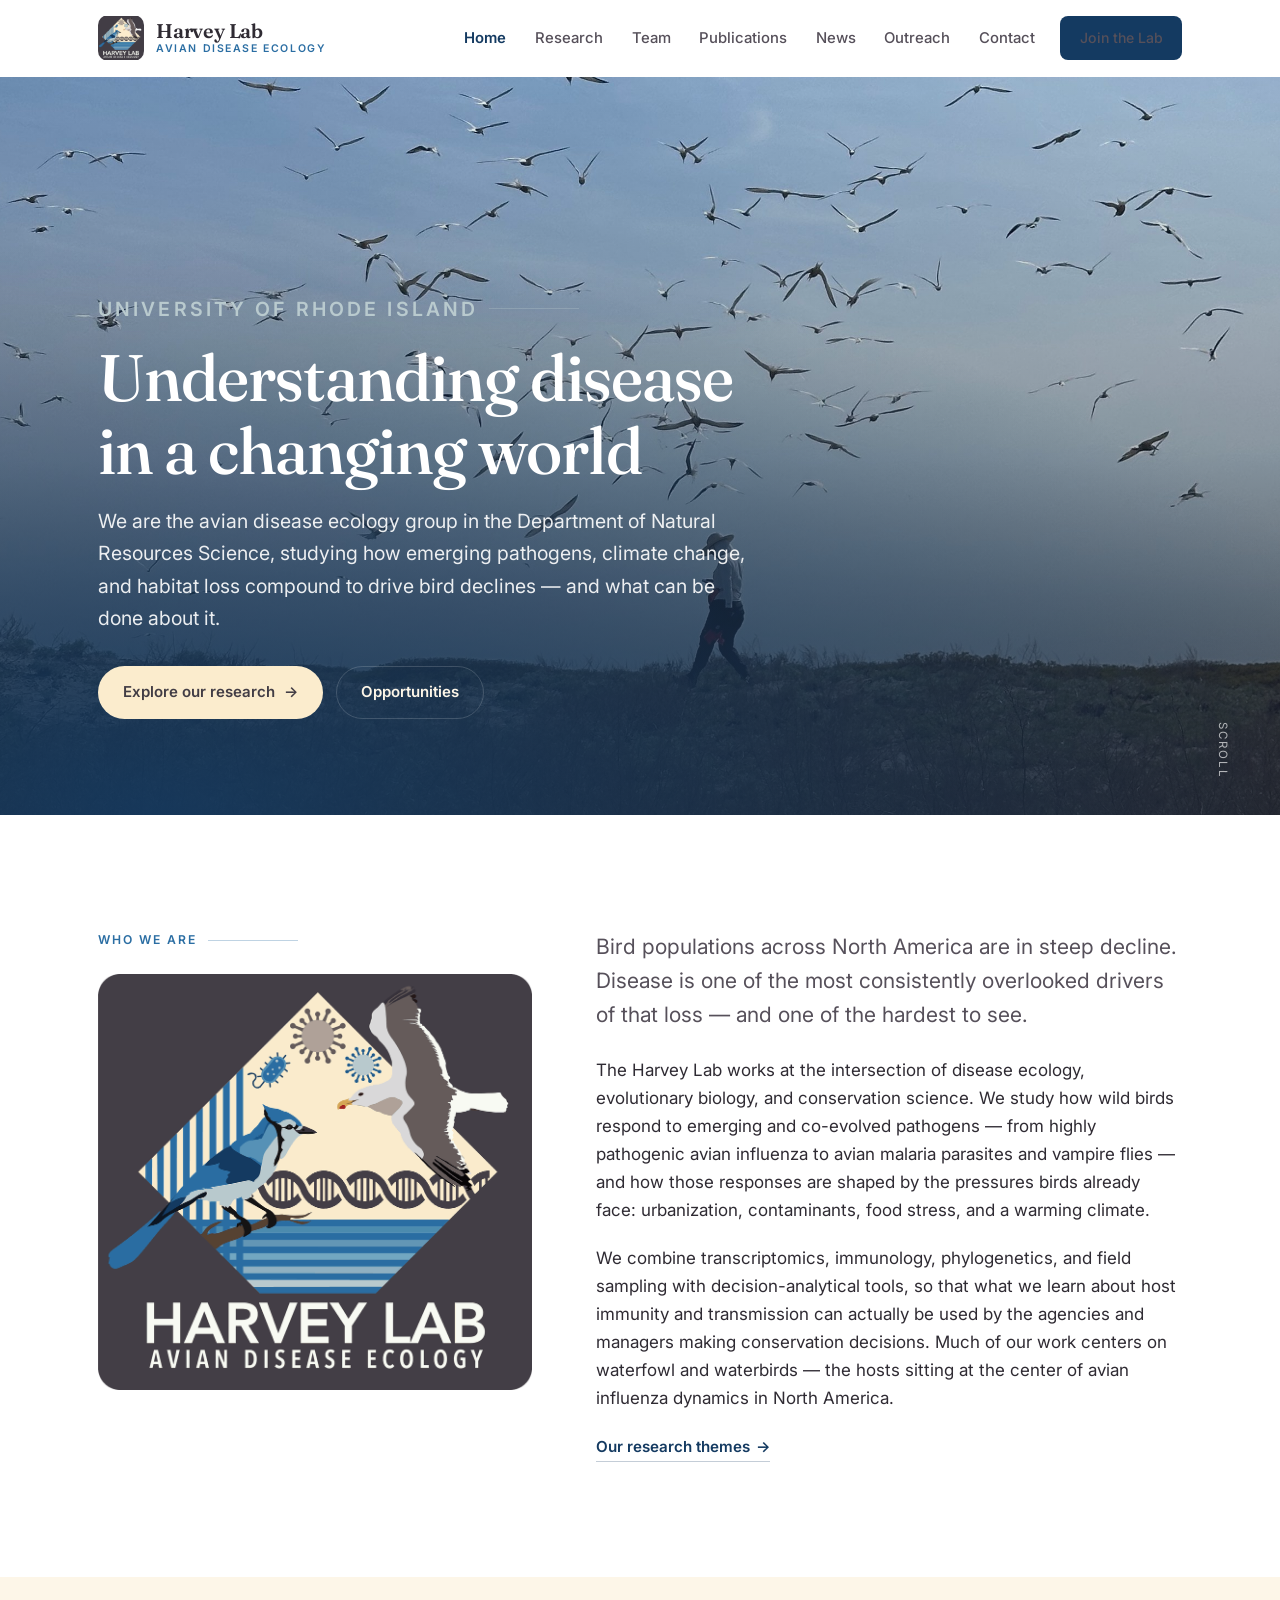
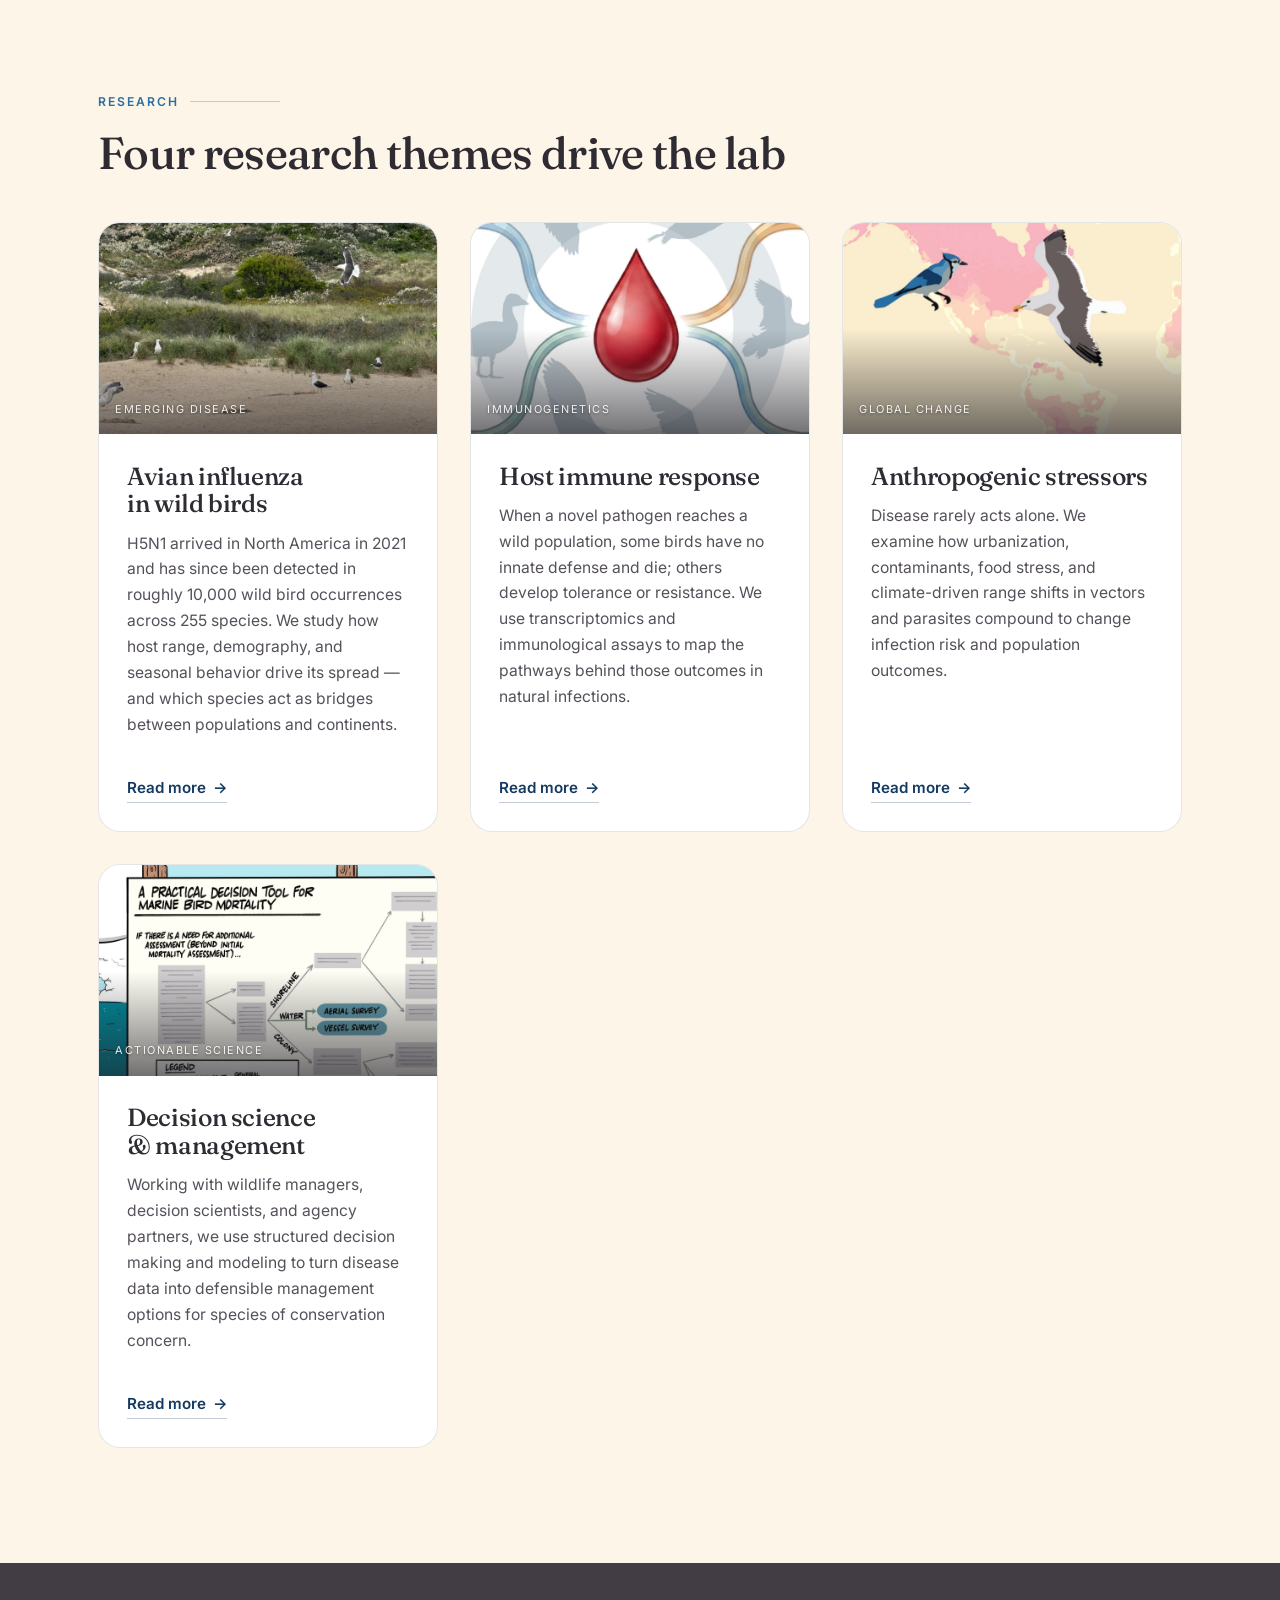
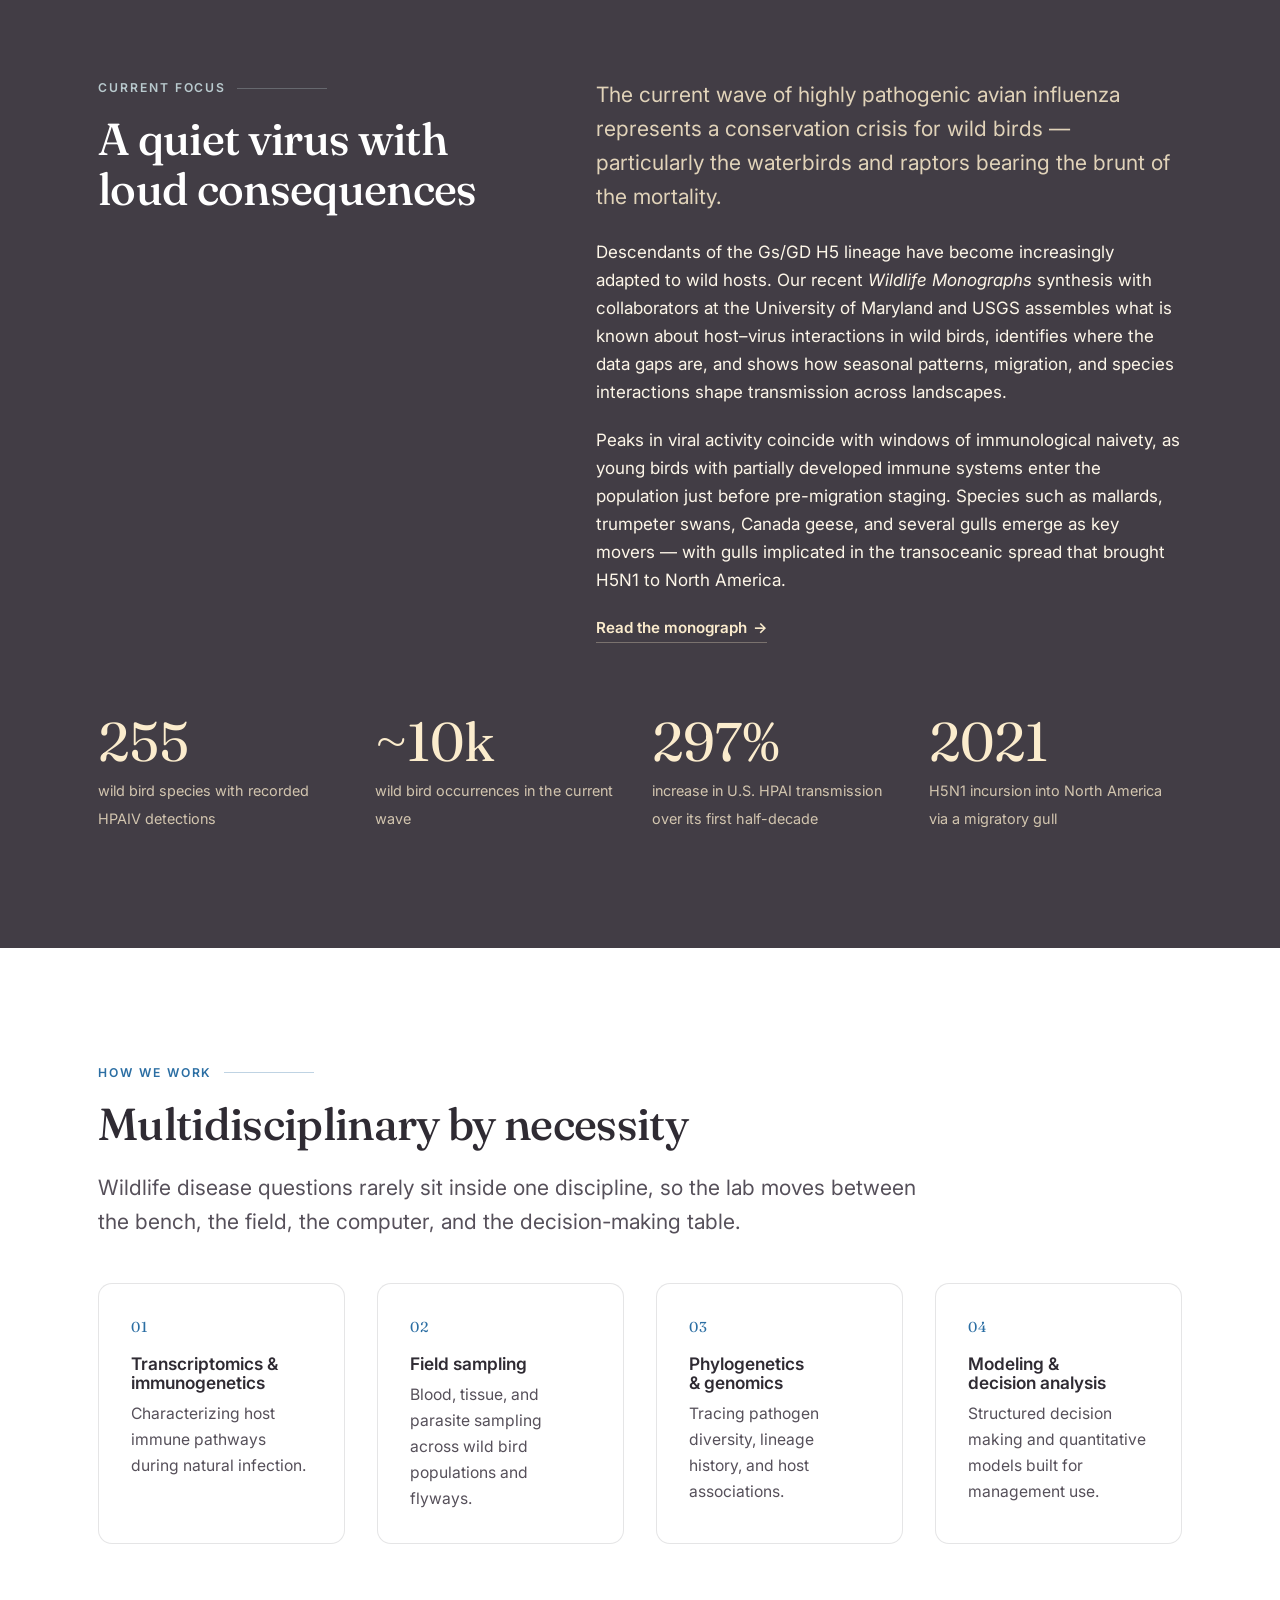
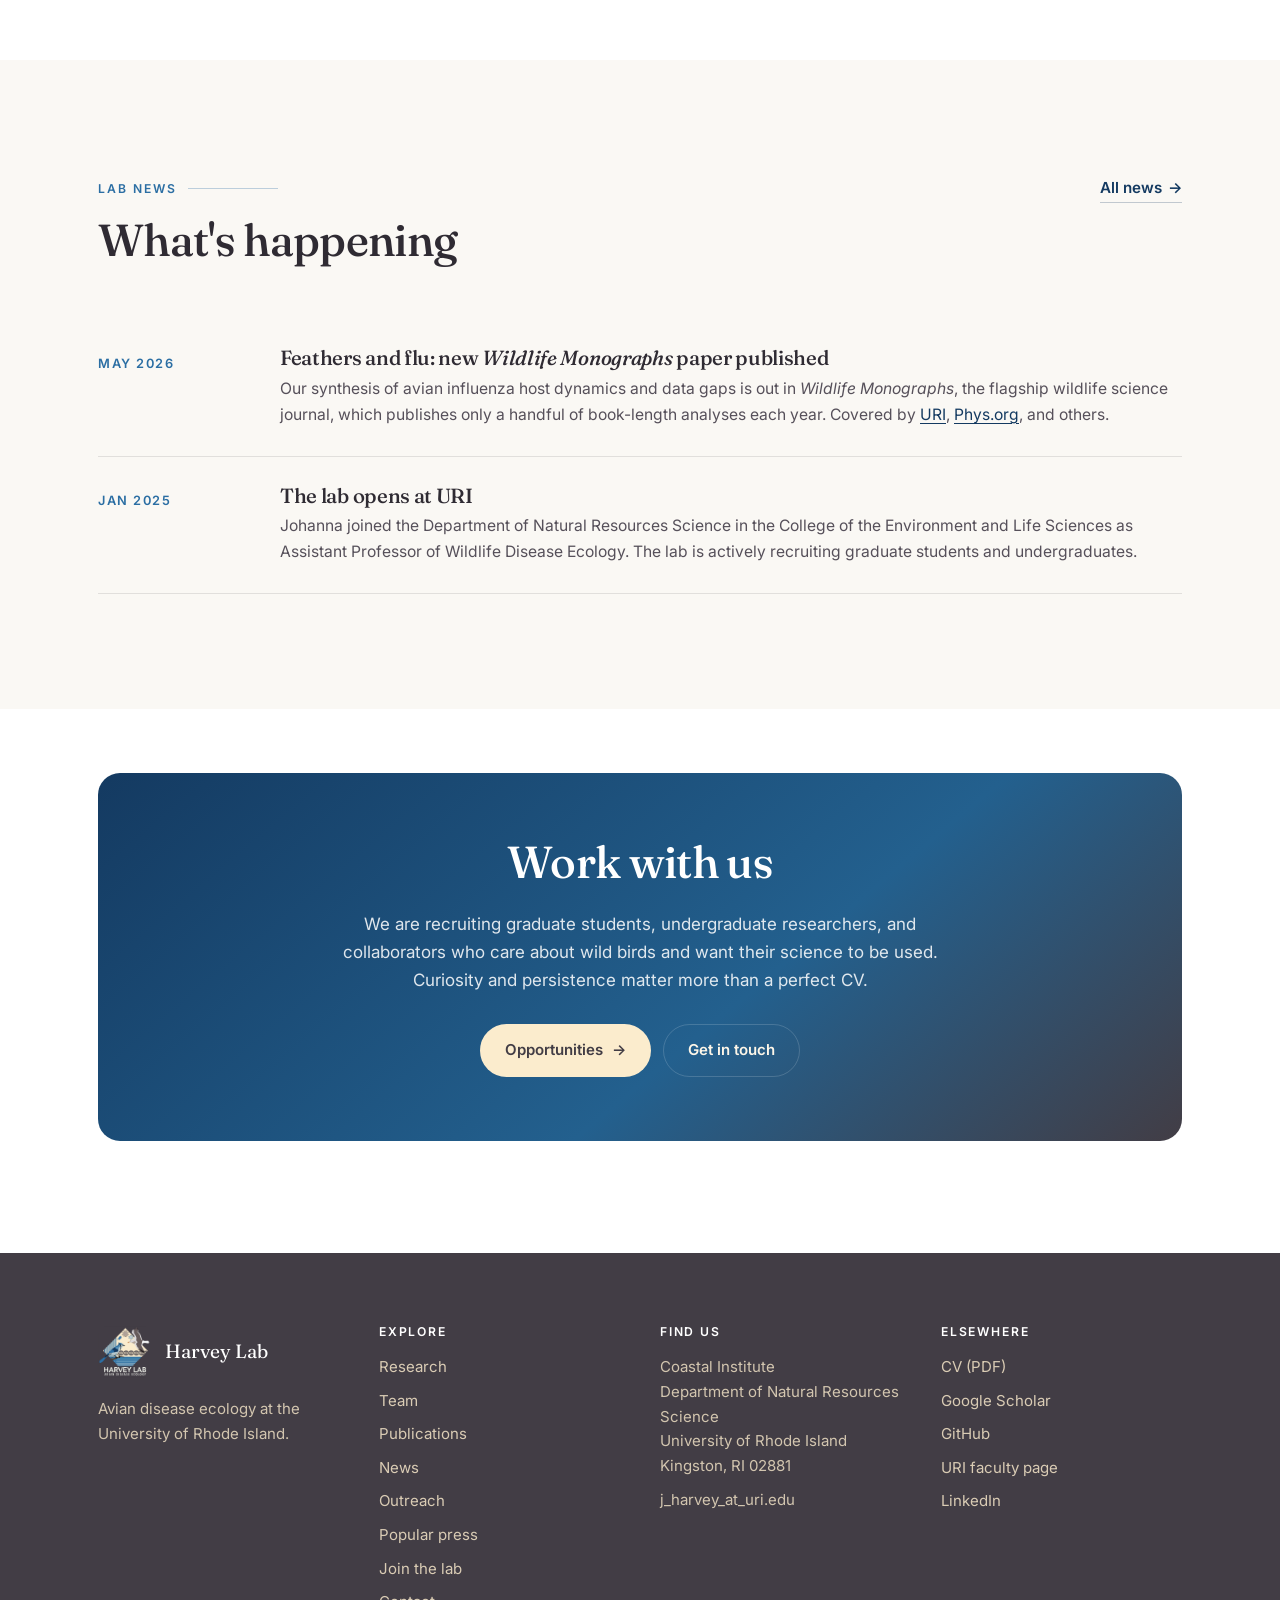
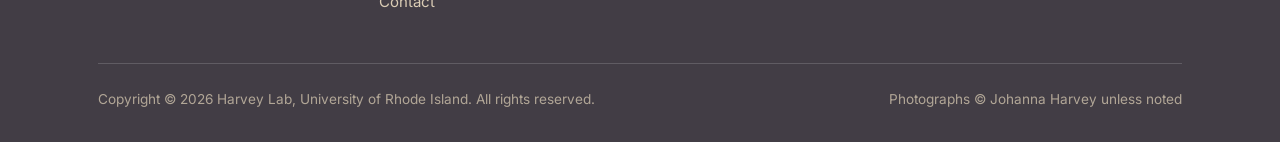
==== index.html @ 435032f9 "Add files via upload Initial site build" ====
<!DOCTYPE html>
<html lang="en">
<head>
<meta charset="utf-8">
<meta name="viewport" content="width=device-width, initial-scale=1">
<title>Harvey Lab — Avian Disease Ecology | University of Rhode Island</title>
<meta name="description" content="The Harvey Lab at the University of Rhode Island studies wildlife disease ecology, immunogenetics, and conservation science in wild birds — with a focus on highly pathogenic avian influenza in waterfowl and waterbirds.">
<meta property="og:title" content="Harvey Lab — Avian Disease Ecology">
<meta property="og:description" content="Wildlife disease ecology, immunogenetics, and actionable conservation science at the University of Rhode Island.">
<meta property="og:type" content="website">
<meta property="og:image" content="https://www.aviandiseaselab.com/assets/img/logo-512.png">
<link rel="canonical" href="https://www.aviandiseaselab.com/">
<meta property="og:url" content="https://www.aviandiseaselab.com/">
<meta property="og:site_name" content="Harvey Lab">
<meta name="twitter:card" content="summary_large_image">
<link rel="icon" href="assets/img/logo-512.png">
<link rel="preconnect" href="https://fonts.googleapis.com">
<link rel="preconnect" href="https://fonts.gstatic.com" crossorigin>
<link href="https://fonts.googleapis.com/css2?family=Fraunces:opsz,wght@9..144,400;9..144,500;9..144,600&family=Inter:wght@400;500;600&display=swap" rel="stylesheet">
<link rel="stylesheet" href="assets/css/site.css">
</head>
<body>
<a class="skip-link" href="#main">Skip to content</a>

<!-- ===== HEADER (identical on every page — edit all pages if you change it) ===== -->
<header class="site-header">
  <div class="wrap site-header__inner">
    <a class="brand" href="index.html">
      <img src="assets/img/logo-512.png" alt="Harvey Lab logo">
      <span class="brand__text">
        <span class="brand__name">Harvey Lab</span>
        <span class="brand__sub">Avian Disease Ecology</span>
      </span>
    </a>
    <button class="nav-toggle" type="button" aria-expanded="false" aria-controls="primary-nav" aria-label="Menu"><span></span></button>
    <nav class="nav" id="primary-nav" aria-label="Primary">
      <a href="index.html" class="is-active">Home</a>
      <a href="research.html">Research</a>
      <a href="team.html">Team</a>
      <a href="publications.html">Publications</a>
      <a href="news.html">News</a>
      <a href="outreach.html">Outreach</a>
      <a href="contact.html">Contact</a>
      <a href="join.html" class="btn btn--primary">Join the Lab</a>
    </nav>
  </div>
</header>

<main id="main">

  <!-- ===== HERO ===== -->
  <section class="hero">
    <div class="hero__media" aria-hidden="true"></div>
    <div class="wrap hero__inner">
      <p class="eyebrow" style="color:#b9cace">University of Rhode Island</p>
      <h1>
        <span class="hero__rotator" data-rotate='["Understanding disease in a changing world","Tracking bird flu across the flyways","Why some birds survive and others don&#39;t","Turning disease science into conservation action"]'>
          <span>Understanding disease in a changing world</span>
        </span>
      </h1>
      <p>We are the avian disease ecology group in the Department of Natural Resources Science, studying how emerging pathogens, climate change, and habitat loss compound to drive bird declines — and what can be done about it.</p>
      <div class="hero__actions">
        <a class="btn btn--light" href="research.html">Explore our research <span class="arrow">&rarr;</span></a>
        <a class="btn btn--outline-light" href="join.html">Opportunities</a>
      </div>
    </div>
    <a class="hero__scroll" href="#intro">Scroll</a>
  </section>

  <!-- ===== INTRO ===== -->
  <section class="section" id="intro">
    <div class="wrap">
      <div class="split split--mark">
        <div>
          <p class="eyebrow">Who we are</p>
          <img class="section-mark" src="assets/img/logo-900.png" width="900" height="863" loading="lazy"
               alt="Harvey Lab logo: a blue jay perched on a branch and a gull in flight flanking a DNA double helix, with virus and bacteria particles above.">
        </div>
        <div class="stack">
          <p class="lede">Bird populations across North America are in steep decline. Disease is one of the most consistently overlooked drivers of that loss — and one of the hardest to see.</p>
          <p>The Harvey Lab works at the intersection of disease ecology, evolutionary biology, and conservation science. We study how wild birds respond to emerging and co-evolved pathogens — from highly pathogenic avian influenza to avian malaria parasites and vampire flies — and how those responses are shaped by the pressures birds already face: urbanization, contaminants, food stress, and a warming climate.</p>
          <p>We combine transcriptomics, immunology, phylogenetics, and field sampling with decision-analytical tools, so that what we learn about host immunity and transmission can actually be used by the agencies and managers making conservation decisions. Much of our work centers on waterfowl and waterbirds — the hosts sitting at the center of avian influenza dynamics in North America.</p>
          <p><a class="link-arrow" href="research.html">Our research themes <span aria-hidden="true">&rarr;</span></a></p>
        </div>
      </div>
    </div>
  </section>

  <!-- ===== RESEARCH THEMES ===== -->
  <section class="section section--cream">
    <div class="wrap">
      <p class="eyebrow">Research</p>
      <h2 style="max-width:24ch">Four research themes drive the lab</h2>
      <div class="grid grid--2" style="margin-top:2.75rem">

        <article class="theme reveal">
          <div class="theme__img" style="background-image:url('assets/img/research-influenza.jpg')"><span>Emerging disease</span></div>
          <div class="theme__body">
            <h3>Avian influenza in wild birds</h3>
            <p>H5N1 arrived in North America in 2021 and has since been detected in roughly 10,000 wild bird occurrences across 255 species. We study how host range, demography, and seasonal behavior drive its spread — and which species act as bridges between populations and continents.</p>
            <a class="link-arrow" href="research.html#influenza">Read more <span aria-hidden="true">&rarr;</span></a>
          </div>
        </article>

        <article class="theme reveal">
          <div class="theme__img" style="background-image:url('assets/img/card-immune.jpg')"><span>Immunogenetics</span></div>
          <div class="theme__body">
            <h3>Host immune response</h3>
            <p>When a novel pathogen reaches a wild population, some birds have no innate defense and die; others develop tolerance or resistance. We use transcriptomics and immunological assays to map the pathways behind those outcomes in natural infections.</p>
            <a class="link-arrow" href="research.html#immunity">Read more <span aria-hidden="true">&rarr;</span></a>
          </div>
        </article>

        <article class="theme reveal">
          <div class="theme__img" style="background-image:url('assets/img/card-stressors.jpg')"><span>Global change</span></div>
          <div class="theme__body">
            <h3>Anthropogenic stressors</h3>
            <p>Disease rarely acts alone. We examine how urbanization, contaminants, food stress, and climate-driven range shifts in vectors and parasites compound to change infection risk and population outcomes.</p>
            <a class="link-arrow" href="research.html#stressors">Read more <span aria-hidden="true">&rarr;</span></a>
          </div>
        </article>

        <article class="theme reveal">
          <div class="theme__img" style="background-image:url('assets/img/card-decision.jpg')"><span>Actionable science</span></div>
          <div class="theme__body">
            <h3>Decision science &amp; management</h3>
            <p>Working with wildlife managers, decision scientists, and agency partners, we use structured decision making and modeling to turn disease data into defensible management options for species of conservation concern.</p>
            <a class="link-arrow" href="research.html#decision">Read more <span aria-hidden="true">&rarr;</span></a>
          </div>
        </article>

      </div>
    </div>
  </section>

  <!-- ===== CURRENT FOCUS ===== -->
  <section class="section section--dark">
    <div class="wrap">
      <div class="split">
        <div>
          <p class="eyebrow">Current focus</p>
          <h2>A quiet virus with loud consequences</h2>
        </div>
        <div class="stack">
          <p class="lede">The current wave of highly pathogenic avian influenza represents a conservation crisis for wild birds — particularly the waterbirds and raptors bearing the brunt of the mortality.</p>
          <p>Descendants of the Gs/GD H5 lineage have become increasingly adapted to wild hosts. Our recent <em>Wildlife Monographs</em> synthesis with collaborators at the University of Maryland and USGS assembles what is known about host–virus interactions in wild birds, identifies where the data gaps are, and shows how seasonal patterns, migration, and species interactions shape transmission across landscapes.</p>
          <p>Peaks in viral activity coincide with windows of immunological naivety, as young birds with partially developed immune systems enter the population just before pre-migration staging. Species such as mallards, trumpeter swans, Canada geese, and several gulls emerge as key movers — with gulls implicated in the transoceanic spread that brought H5N1 to North America.</p>
          <p><a class="link-arrow" style="color:#fbeccd;border-color:rgba(251,236,205,.3)" href="https://doi.org/10.1002/wmon.70015" target="_blank" rel="noopener">Read the monograph <span aria-hidden="true">&rarr;</span></a></p>
        </div>
      </div>

      <div class="stats" style="margin-top:clamp(3rem,6vw,4.5rem)">
        <div class="stat reveal"><span class="stat__num">255</span><span class="stat__label">wild bird species with recorded HPAIV detections</span></div>
        <div class="stat reveal"><span class="stat__num">~10k</span><span class="stat__label">wild bird occurrences in the current wave</span></div>
        <div class="stat reveal"><span class="stat__num">297%</span><span class="stat__label">increase in U.S. HPAI transmission over its first half-decade</span></div>
        <div class="stat reveal"><span class="stat__num">2021</span><span class="stat__label">H5N1 incursion into North America via a migratory gull</span></div>
      </div>
    </div>
  </section>

  <!-- ===== APPROACH ===== -->
  <section class="section">
    <div class="wrap">
      <p class="eyebrow">How we work</p>
      <h2 style="max-width:24ch">Multidisciplinary by necessity</h2>
      <p class="lede" style="max-width:65ch">Wildlife disease questions rarely sit inside one discipline, so the lab moves between the bench, the field, the computer, and the decision-making table.</p>
      <div class="grid grid--4" style="margin-top:2.75rem">
        <div class="card reveal"><span class="card__num">01</span><h4>Transcriptomics &amp; immunogenetics</h4><p>Characterizing host immune pathways during natural infection.</p></div>
        <div class="card reveal"><span class="card__num">02</span><h4>Field sampling</h4><p>Blood, tissue, and parasite sampling across wild bird populations and flyways.</p></div>
        <div class="card reveal"><span class="card__num">03</span><h4>Phylogenetics &amp; genomics</h4><p>Tracing pathogen diversity, lineage history, and host associations.</p></div>
        <div class="card reveal"><span class="card__num">04</span><h4>Modeling &amp; decision analysis</h4><p>Structured decision making and quantitative models built for management use.</p></div>
      </div>
    </div>
  </section>

  <!-- ===== NEWS PREVIEW ===== -->
  <section class="section section--paper">
    <div class="wrap">
      <div style="display:flex;flex-wrap:wrap;gap:1rem;align-items:baseline;justify-content:space-between">
        <div><p class="eyebrow">Lab news</p><h2>What's happening</h2></div>
        <a class="link-arrow" href="news.html">All news <span aria-hidden="true">&rarr;</span></a>
      </div>
      <div style="margin-top:2rem">
        <article class="news-item reveal">
          <div class="news-item__date">May 2026</div>
          <div>
            <h3>Feathers and flu: new <em>Wildlife Monographs</em> paper published</h3>
            <p>Our synthesis of avian influenza host dynamics and data gaps is out in <em>Wildlife Monographs</em>, the flagship wildlife science journal, which publishes only a handful of book-length analyses each year. Covered by <a href="https://www.uri.edu/news/2026/05/of-feathers-and-flu-identifying-data-gaps-in-bird-flu-host-dynamics-to-help-conserve-vulnerable-species/" target="_blank" rel="noopener">URI</a>, <a href="https://phys.org/news/2026-05-susceptibility-transmission-circulating-avian-influenza.html" target="_blank" rel="noopener">Phys.org</a>, and others.</p>
          </div>
        </article>
        <article class="news-item reveal">
          <div class="news-item__date">Jan 2025</div>
          <div>
            <h3>The lab opens at URI</h3>
            <p>Johanna joined the Department of Natural Resources Science in the College of the Environment and Life Sciences as Assistant Professor of Wildlife Disease Ecology. The lab is actively recruiting graduate students and undergraduates.</p>
          </div>
        </article>
      </div>
    </div>
  </section>

  <!-- ===== CTA ===== -->
  <section class="section--tight" style="padding-bottom:clamp(4rem,9vw,7rem)">
    <div class="wrap">
      <div class="cta reveal">
        <h2>Work with us</h2>
        <p>We are recruiting graduate students, undergraduate researchers, and collaborators who care about wild birds and want their science to be used. Curiosity and persistence matter more than a perfect CV.</p>
        <div class="cta__actions">
          <a class="btn btn--light" href="join.html">Opportunities <span class="arrow">&rarr;</span></a>
          <a class="btn btn--outline-light" href="contact.html">Get in touch</a>
        </div>
      </div>
    </div>
  </section>

</main>

<!-- ===== FOOTER (identical on every page) ===== -->
<footer class="site-footer">
  <div class="wrap">
    <div class="footer-grid">
      <div>
        <div class="footer-brand">
          <img src="assets/img/logo-512.png" alt="">
          <span>Harvey Lab</span>
        </div>
        <p style="font-size:.94rem;max-width:30ch">Avian disease ecology at the University of Rhode Island.</p>
      </div>
      <div>
        <h4>Explore</h4>
        <ul>
          <li><a href="research.html">Research</a></li>
          <li><a href="team.html">Team</a></li>
          <li><a href="publications.html">Publications</a></li>
          <li><a href="news.html">News</a></li>
          <li><a href="outreach.html">Outreach</a></li>
          <li><a href="press.html">Popular press</a></li>
          <li><a href="join.html">Join the lab</a></li>
          <li><a href="contact.html">Contact</a></li>
        </ul>
      </div>
      <div>
        <h4>Find us</h4>
        <ul>
          <li>Coastal Institute<br>Department of Natural Resources Science<br>University of Rhode Island<br>Kingston, RI 02881</li>
          <li><a class="email" data-u="j_harvey" data-d="uri.edu">j_harvey_at_uri.edu</a></li>
        </ul>
      </div>
      <div>
        <h4>Elsewhere</h4>
        <ul>
          <li><a href="assets/files/Harvey_CV.pdf">CV (PDF)</a></li>
          <li><a href="https://scholar.google.com/citations?user=3MKj6IIAAAAJ&amp;hl=en" target="_blank" rel="noopener">Google Scholar</a></li>
          <li><a href="https://github.com/JAHarvey" target="_blank" rel="noopener">GitHub</a></li>
          <li><a href="https://web.uri.edu/nrs/meet/johanna-harvey/" target="_blank" rel="noopener">URI faculty page</a></li>
          <li><a href="https://www.linkedin.com/in/johanna-harvey-0255771bb/" target="_blank" rel="noopener">LinkedIn</a></li>
        </ul>
      </div>
    </div>
    <div class="footer-bottom">
      <span>Copyright &copy; <span data-year>2026</span> Harvey Lab, University of Rhode Island. All rights reserved.</span>
      <span>Photographs &copy; Johanna Harvey unless noted</span>
    </div>
  </div>
</footer>

<script src="assets/js/site.js"></script>
</body>
</html>
---- assets/css/site.css ----
/* ============================================================
   Harvey Lab — Avian Disease Ecology
   Design system. Colors sampled from the lab logo.
   ============================================================ */

:root {
  /* Core palette (from logo) */
  --ink:        #2f2b33;   /* deepest text */
  --charcoal:   #423d45;   /* logo background plum-charcoal */
  --charcoal-2: #56505a;
  --cream:      #fbeccd;   /* logo diamond */
  --cream-soft: #fdf6e8;
  --blue:       #2b6ea3;   /* logo jay blue */
  --blue-deep:  #143a61;   /* logo dark stripe */
  --blue-soft:  #578eb1;
  --blue-pale:  #b9cace;
  --paper:      #ffffff;
  --paper-warm: #faf8f4;
  --line:       rgba(47, 43, 51, 0.12);
  --line-light: rgba(255, 255, 255, 0.16);

  /* Type */
  --font-display: "Fraunces", "Iowan Old Style", Georgia, serif;
  --font-body: "Inter", -apple-system, BlinkMacSystemFont, "Segoe UI", Helvetica, Arial, sans-serif;

  /* Layout */
  --wrap: 1180px;
  --wrap-narrow: 760px;
  --gutter: clamp(1.25rem, 4vw, 3rem);
  --radius: 14px;
  --radius-lg: 22px;

  /* Motion */
  --ease: cubic-bezier(0.16, 1, 0.3, 1);
}

/* ---------- Reset ---------- */
*, *::before, *::after { box-sizing: border-box; }
html { -webkit-text-size-adjust: 100%; scroll-behavior: smooth; scroll-padding-top: 90px; }
body {
  margin: 0;
  font-family: var(--font-body);
  font-size: 17px;
  line-height: 1.65;
  color: var(--ink);
  background: var(--paper);
  -webkit-font-smoothing: antialiased;
}
/* height:auto stops width/height attributes from stretching an image */
img { max-width: 100%; height: auto; display: block; }
a { color: var(--blue-deep); text-decoration-thickness: 1px; text-underline-offset: 3px; }
a:hover { color: var(--blue); }
h1, h2, h3, h4 {
  font-family: var(--font-display);
  font-weight: 500;
  line-height: 1.12;
  letter-spacing: -0.015em;
  margin: 0 0 0.5em;
  text-wrap: balance;
}
h1 { font-size: clamp(2.4rem, 5.6vw, 4.1rem); }
h2 { font-size: clamp(1.85rem, 3.6vw, 2.8rem); }
h3 { font-size: clamp(1.25rem, 2vw, 1.55rem); }
h4 { font-size: 1.08rem; font-family: var(--font-body); font-weight: 600; letter-spacing: 0; }
p  { margin: 0 0 1.15em; }
p:last-child { margin-bottom: 0; }

/* ---------- Utilities ---------- */
.wrap { width: 100%; max-width: var(--wrap); margin-inline: auto; padding-inline: var(--gutter); }
.wrap-narrow { max-width: var(--wrap-narrow); }
.section { padding-block: clamp(4rem, 9vw, 7.5rem); }
.section--tight { padding-block: clamp(2.75rem, 5vw, 4.25rem); }
.section--cream { background: var(--cream-soft); }
.section--paper { background: var(--paper-warm); }
.section--dark { background: var(--charcoal); color: var(--cream-soft); }
.section--dark h1, .section--dark h2, .section--dark h3 { color: #fff; }
.section--dark a { color: var(--cream); }

.eyebrow {
  font-family: var(--font-body);
  font-size: 0.76rem;
  font-weight: 600;
  letter-spacing: 0.16em;
  text-transform: uppercase;
  color: var(--blue);
  margin: 0 0 1rem;
  display: flex;
  align-items: center;
  gap: 0.7rem;
}
.eyebrow::after { content: ""; flex: 1; height: 1px; background: currentColor; opacity: 0.3; max-width: 90px; }
.section--dark .eyebrow { color: var(--blue-pale); }

/* Logo mark sitting in the empty left column of a .split section */
.section-mark {
  width: 100%;
  margin-top: 1.5rem;
}
/* gives the logo column more room than a standard .split */
@media (min-width: 900px) {
  .split--mark { grid-template-columns: 1.25fr 1fr; }
}
@media (max-width: 899px) {
  .section-mark { width: min(80%, 360px); margin-top: 1.5rem; }
}

.lede { font-size: clamp(1.1rem, 1.7vw, 1.32rem); line-height: 1.6; color: var(--charcoal-2); }
.section--dark .lede { color: rgba(251, 236, 205, 0.86); }
.muted { color: var(--charcoal-2); }
.center { text-align: center; }
.stack > * + * { margin-top: 1.15rem; }

.btn {
  display: inline-flex; align-items: center; gap: 0.55rem;
  font-family: var(--font-body); font-size: 0.94rem; font-weight: 600;
  padding: 0.82rem 1.5rem; border-radius: 999px;
  text-decoration: none; border: 1.5px solid transparent;
  transition: transform 0.25s var(--ease), background 0.25s, color 0.25s, border-color 0.25s;
}
.btn:hover { transform: translateY(-2px); }
.btn--primary { background: var(--blue-deep); color: #fff; }
.btn--primary:hover { background: var(--blue); color: #fff; }
.btn--ghost { border-color: var(--line); color: var(--ink); background: transparent; }
.btn--ghost:hover { border-color: var(--blue); color: var(--blue-deep); }
.btn--light { background: var(--cream); color: var(--charcoal); }
.btn--light:hover { background: #fff; color: var(--charcoal); }
.btn--outline-light { border-color: var(--line-light); color: var(--cream-soft); }
.btn--outline-light:hover { border-color: var(--cream); color: #fff; }
.btn .arrow { transition: transform 0.25s var(--ease); }
.btn:hover .arrow { transform: translateX(3px); }

.link-arrow {
  display: inline-flex; align-items: center; gap: 0.4rem;
  font-weight: 600; font-size: 0.95rem; text-decoration: none;
  color: var(--blue-deep); border-bottom: 1.5px solid rgba(20, 58, 97, 0.25);
  padding-bottom: 2px; transition: border-color 0.25s, gap 0.25s var(--ease);
}
.link-arrow:hover { border-color: var(--blue); gap: 0.65rem; }

/* ---------- Header ---------- */
.site-header {
  position: sticky; top: 0; z-index: 100;
  background: rgba(255, 255, 255, 0.86);
  backdrop-filter: saturate(160%) blur(14px);
  -webkit-backdrop-filter: saturate(160%) blur(14px);
  border-bottom: 1px solid transparent;
  transition: border-color 0.3s, box-shadow 0.3s;
}
.site-header.is-stuck { border-bottom-color: var(--line); box-shadow: 0 6px 26px -20px rgba(0,0,0,0.5); }
.site-header__inner {
  display: flex; align-items: center; justify-content: space-between;
  gap: 1.5rem; min-height: 76px;
}
.brand { display: flex; align-items: center; gap: 0.75rem; text-decoration: none; color: var(--ink); }
.brand img { width: 46px; height: 46px; border-radius: 10px; object-fit: contain; }
.brand__text { display: flex; flex-direction: column; line-height: 1.1; }
.brand__name { font-family: var(--font-display); font-size: 1.24rem; font-weight: 600; letter-spacing: -0.01em; }
.brand__sub { font-size: 0.66rem; letter-spacing: 0.15em; text-transform: uppercase; color: var(--blue); font-weight: 600; }

.nav { display: flex; align-items: center; gap: 0.35rem; }
.nav a {
  font-size: 0.93rem; font-weight: 500; text-decoration: none; color: var(--charcoal-2);
  padding: 0.5rem 0.72rem; border-radius: 8px; transition: color 0.2s, background 0.2s;
}
.nav a:hover { color: var(--ink); background: rgba(43, 110, 163, 0.08); }
.nav a.is-active { color: var(--blue-deep); font-weight: 600; }
.nav .btn { margin-left: 0.5rem; padding: 0.6rem 1.15rem; font-size: 0.88rem; }

.nav-toggle {
  display: none; background: none; border: 1px solid var(--line);
  width: 44px; height: 44px; border-radius: 10px; cursor: pointer;
  align-items: center; justify-content: center; padding: 0;
}
.nav-toggle span, .nav-toggle span::before, .nav-toggle span::after {
  content: ""; display: block; width: 19px; height: 1.8px; background: var(--ink);
  border-radius: 2px; transition: transform 0.3s var(--ease), opacity 0.2s;
}
.nav-toggle span::before { transform: translateY(-6px); }
.nav-toggle span::after  { transform: translateY(4.2px); }
.nav-toggle[aria-expanded="true"] span { background: transparent; }
.nav-toggle[aria-expanded="true"] span::before { transform: rotate(45deg); }
.nav-toggle[aria-expanded="true"] span::after  { transform: rotate(-45deg) translateY(0); }

@media (max-width: 940px) {
  .nav-toggle { display: inline-flex; }
  .nav {
    position: fixed; inset: 76px 0 auto 0;
    flex-direction: column; align-items: stretch; gap: 0;
    background: var(--paper); border-bottom: 1px solid var(--line);
    padding: 0.75rem var(--gutter) 1.5rem;
    transform: translateY(-8px); opacity: 0; pointer-events: none;
    transition: opacity 0.25s, transform 0.25s var(--ease);
    max-height: calc(100vh - 76px); overflow-y: auto;
  }
  .nav.is-open { opacity: 1; transform: none; pointer-events: auto; }
  .nav a { padding: 0.85rem 0.25rem; border-bottom: 1px solid var(--line); border-radius: 0; font-size: 1.02rem; }
  .nav .btn { margin: 1rem 0 0; justify-content: center; border-bottom: none; }
}

/* ---------- Hero ---------- */
.hero {
  position: relative; isolation: isolate;
  min-height: clamp(520px, 82vh, 780px);
  display: flex; align-items: flex-end;
  background: linear-gradient(150deg, var(--blue-deep) 0%, #1d5583 42%, var(--charcoal) 100%);
  color: #fff; overflow: hidden;
}
/* Drop a photo at assets/img/hero.jpg and it becomes the background automatically. */
.hero__media {
  position: absolute; inset: 0; z-index: -2;
  background-image: url("../img/hero.jpg");
  background-size: cover; background-position: center 45%;
}
.hero::after {
  content: ""; position: absolute; inset: 0; z-index: -1;
  background:
    radial-gradient(125% 95% at 12% 100%, rgba(20, 58, 97, 0.88) 0%, rgba(20, 58, 97, 0.30) 58%, transparent 82%),
    linear-gradient(to top, rgba(35, 32, 38, 0.86) 0%, rgba(35, 32, 38, 0.30) 48%, rgba(35, 32, 38, 0.06) 100%);
}
.hero__inner { padding-block: clamp(3rem, 8vw, 6rem); width: 100%; }
.hero h1 { color: #fff; max-width: 16ch; margin-bottom: 1.1rem; }
.hero__rotator {
  display: block; min-height: 1.15em;
}
.hero__rotator span {
  display: inline-block;
  animation: heroIn 0.7s var(--ease) both;
}
@keyframes heroIn { from { opacity: 0; transform: translateY(0.35em); } to { opacity: 1; transform: none; } }
.hero p { color: rgba(255,255,255,0.9); max-width: 54ch; font-size: clamp(1.05rem, 1.6vw, 1.22rem); }
.hero__actions { display: flex; flex-wrap: wrap; gap: 0.8rem; margin-top: 2rem; }
.hero__scroll {
  position: absolute; right: var(--gutter); bottom: 2.2rem;
  font-size: 0.72rem; letter-spacing: 0.18em; text-transform: uppercase;
  color: rgba(255,255,255,0.65); writing-mode: vertical-rl; text-decoration: none;
}
@media (max-width: 700px) { .hero__scroll { display: none; } }

/* Page header (interior pages) */
.page-head {
  background: linear-gradient(160deg, var(--charcoal) 0%, #35313a 55%, var(--blue-deep) 140%);
  color: #fff; padding-block: clamp(3.5rem, 8vw, 6rem);
  position: relative; overflow: hidden;
}
.page-head::before {
  content: ""; position: absolute; right: -8%; top: -40%;
  width: 46vw; height: 46vw; border-radius: 50%;
  background: radial-gradient(circle, rgba(43,110,163,0.45) 0%, transparent 68%);
}
.page-head__inner { position: relative; }
.page-head h1 { color: #fff; margin-bottom: 0.7rem; }
.page-head p { color: rgba(251, 236, 205, 0.85); max-width: 62ch; font-size: clamp(1.02rem, 1.5vw, 1.18rem); }
.page-head .eyebrow { color: var(--blue-pale); }

/* ---------- Grids & cards ---------- */
.grid { display: grid; gap: clamp(1.25rem, 2.5vw, 2rem); }
.grid--2 { grid-template-columns: repeat(auto-fit, minmax(300px, 1fr)); }
.grid--3 { grid-template-columns: repeat(auto-fit, minmax(280px, 1fr)); }
.grid--4 { grid-template-columns: repeat(auto-fit, minmax(215px, 1fr)); }

.split { display: grid; gap: clamp(2rem, 5vw, 4.5rem); align-items: start; }
@media (min-width: 900px) { .split { grid-template-columns: 0.85fr 1.15fr; } .split--even { grid-template-columns: 1fr 1fr; } }

.card {
  background: var(--paper); border: 1px solid var(--line); border-radius: var(--radius);
  padding: clamp(1.4rem, 2.5vw, 2rem);
  transition: transform 0.3s var(--ease), box-shadow 0.3s, border-color 0.3s;
}
.card--link:hover { transform: translateY(-4px); box-shadow: 0 20px 44px -30px rgba(20, 58, 97, 0.55); border-color: rgba(43,110,163,0.4); }
.card h3 { margin-bottom: 0.45rem; }
.card p { font-size: 0.98rem; color: var(--charcoal-2); }
.card__num {
  font-family: var(--font-display); font-size: 0.9rem; color: var(--blue);
  display: block; margin-bottom: 0.9rem; letter-spacing: 0.08em;
}
.card--dark { background: rgba(255,255,255,0.05); border-color: var(--line-light); }
.card--dark p { color: rgba(251, 236, 205, 0.8); }

/* Research theme card with image slot */
.theme {
  display: flex; flex-direction: column; overflow: hidden;
  border-radius: var(--radius-lg); border: 1px solid var(--line); background: var(--paper);
  transition: transform 0.3s var(--ease), box-shadow 0.3s;
}
.theme:hover { transform: translateY(-4px); box-shadow: 0 26px 50px -34px rgba(20,58,97,0.6); }
.theme__img {
  aspect-ratio: 16 / 10; background-size: cover; background-position: center;
  background-color: var(--blue-pale);
  background-image: linear-gradient(135deg, var(--blue-deep), var(--blue-soft));
  position: relative;
}
/* keeps the corner label readable over a photo */
.theme__img::after {
  content: ""; position: absolute; inset: auto 0 0 0; height: 50%;
  background: linear-gradient(to top, rgba(28, 26, 31, 0.62), transparent);
}
.theme__img span {
  position: absolute; left: 1rem; bottom: 1rem; z-index: 1;
  font-size: 0.68rem; letter-spacing: 0.14em; text-transform: uppercase;
  color: rgba(255,255,255,0.9); text-shadow: 0 1px 3px rgba(0,0,0,0.4);
}
.theme__body { padding: clamp(1.35rem, 2.2vw, 1.9rem); flex: 1; display: flex; flex-direction: column; }
.theme__body p { font-size: 0.98rem; color: var(--charcoal-2); flex: 1; }
.theme__body .link-arrow { margin-top: 1.2rem; align-self: flex-start; }

/* Stat strip */
.stats { display: grid; grid-template-columns: repeat(auto-fit, minmax(180px, 1fr)); gap: 1.5rem; }
.stat__num {
  font-family: var(--font-display); font-size: clamp(2.4rem, 5vw, 3.4rem);
  line-height: 1; color: var(--cream); display: block; margin-bottom: 0.4rem;
}
.stat__label { font-size: 0.9rem; color: rgba(251,236,205,0.78); }

/* Journal cover / portrait artwork panel — for tall images that would be
   destroyed by a landscape crop. Shows the full image, never crops it. */
.cover-panel {
  margin: 0; display: grid; gap: 1.1rem; justify-items: center;
  background: linear-gradient(155deg, #ffffff 0%, #f3f6f8 55%, #e9eef1 100%);
  border: 1px solid var(--line); border-radius: var(--radius-lg);
  padding: clamp(1.5rem, 3.5vw, 2.75rem);
}
.cover-panel a { display: block; line-height: 0; transition: transform 0.35s var(--ease); }
.cover-panel a:hover { transform: translateY(-4px); }
.cover-panel img {
  max-height: 540px; width: auto; height: auto; max-width: 100%; border-radius: 4px;
  box-shadow: 0 26px 52px -26px rgba(20, 58, 97, 0.6), 0 2px 6px rgba(0, 0, 0, 0.12);
}
.cover-panel figcaption {
  font-size: 0.78rem; letter-spacing: 0.12em; text-transform: uppercase;
  color: var(--charcoal-2); text-align: center; line-height: 1.6;
}
.section--dark .cover-panel {
  background: rgba(255, 255, 255, 0.06); border-color: var(--line-light);
}
.section--dark .cover-panel figcaption { color: rgba(251, 236, 205, 0.75); }

/* Wide variant — for landscape figures and graphical abstracts */
.cover-panel--wide { padding: clamp(1rem, 2vw, 1.75rem); }
.cover-panel--wide a { width: 100%; }
.cover-panel--wide img { max-height: none; width: 100%; height: auto; border-radius: 6px; }
.cover-panel--wide figcaption { max-width: 74ch; text-transform: none; letter-spacing: 0; font-size: 0.92rem; }
.cover-panel--wide .credit {
  display: block; margin-top: 0.5rem; font-size: 0.82rem;
  letter-spacing: 0.06em; text-transform: uppercase; color: var(--charcoal-2);
}

/* Highlighted publication callout */
.pub-highlight {
  border-left: 3px solid var(--blue); background: rgba(43, 110, 163, 0.05);
  border-radius: 0 var(--radius) var(--radius) 0;
  padding: 1.1rem 1.35rem; margin-top: 1.5rem;
}
.pub-highlight .label {
  font-size: 0.72rem; letter-spacing: 0.14em; text-transform: uppercase;
  color: var(--blue); font-weight: 600; display: block; margin-bottom: 0.5rem;
}
.pub-highlight p { font-size: 0.94rem; line-height: 1.55; color: var(--charcoal-2); }
.section--dark .pub-highlight {
  border-left-color: var(--blue-pale); background: rgba(255, 255, 255, 0.06);
}

/* Feature block with image */
.feature__img {
  border-radius: var(--radius-lg); aspect-ratio: 4 / 3; overflow: hidden;
  background: linear-gradient(150deg, var(--blue-deep), var(--blue-soft) 60%, var(--cream));
  background-size: cover; background-position: center;
}

/* ---------- Team ---------- */
.person { text-align: left; }
.person__photo {
  aspect-ratio: 1 / 1; border-radius: var(--radius-lg); overflow: hidden;
  background: linear-gradient(150deg, var(--blue-pale), var(--cream));
  background-size: cover; background-position: center top;
  margin-bottom: 1rem; position: relative;
}
.person__photo::after {
  content: attr(data-initials);
  position: absolute; inset: 0; display: grid; place-items: center;
  font-family: var(--font-display); font-size: 2.6rem; color: rgba(20,58,97,0.35);
}
.person__photo[style*="url"]::after,
.person__photo.has-photo::after { content: none; }
.person__pronouns { font-size: .8rem; color: var(--charcoal-2); font-weight: 400; }
/* Obfuscated email links — href is added by site.js at runtime */
a.email { cursor: pointer; color: var(--blue-deep); text-decoration: underline;
  text-decoration-thickness: 1px; text-underline-offset: 3px; word-break: break-word; }
a.email:hover { color: var(--blue); }
.site-footer a.email, .section--dark a.email, .cta a.email { color: inherit; }
a.email.btn { text-decoration: none; }
.person__joined { font-size: .84rem; color: var(--charcoal-2); margin: .5rem 0 0; }
.person__name { font-family: var(--font-display); font-size: 1.2rem; margin: 0 0 0.15rem; }
.person__role { font-size: 0.86rem; color: var(--blue); font-weight: 600; letter-spacing: 0.03em; margin: 0 0 0.6rem; }
.person p { font-size: 0.95rem; color: var(--charcoal-2); }
.person__links { display: flex; gap: 0.75rem; margin-top: 0.75rem; font-size: 0.85rem; }

.pi-card { display: grid; gap: clamp(1.75rem, 4vw, 3rem); align-items: start; }
@media (min-width: 820px) { .pi-card { grid-template-columns: 300px 1fr; } }
.pi-card .person__photo { margin-bottom: 0; }

.slot {
  border: 1.5px dashed rgba(43,110,163,0.4); border-radius: var(--radius);
  padding: 1.5rem; background: rgba(43,110,163,0.04); color: var(--charcoal-2);
  font-size: 0.94rem;
}
.slot strong { color: var(--blue-deep); display: block; margin-bottom: 0.3rem; font-size: 1rem; }

/* ---------- Publications ---------- */
.pub-controls {
  display: flex; flex-wrap: wrap; gap: 0.9rem; align-items: center;
  margin-bottom: 2.25rem; padding-bottom: 1.5rem; border-bottom: 1px solid var(--line);
}
.pub-search {
  flex: 1 1 260px; min-width: 220px;
  padding: 0.72rem 1rem; border: 1px solid var(--line); border-radius: 999px;
  font: inherit; font-size: 0.95rem; background: var(--paper);
}
.pub-search:focus { outline: 2px solid rgba(43,110,163,0.35); outline-offset: 1px; border-color: var(--blue); }
.chips { display: flex; flex-wrap: wrap; gap: 0.4rem; }
.chip {
  font: inherit; font-size: 0.84rem; font-weight: 500; cursor: pointer;
  padding: 0.45rem 0.95rem; border-radius: 999px;
  border: 1px solid var(--line); background: transparent; color: var(--charcoal-2);
  transition: all 0.2s;
}
.chip:hover { border-color: var(--blue); color: var(--blue-deep); }
.chip.is-active { background: var(--blue-deep); border-color: var(--blue-deep); color: #fff; }

.pub-year {
  font-family: var(--font-display); font-size: 1.6rem; color: var(--blue-deep);
  margin: 2.5rem 0 1rem; padding-bottom: 0.4rem; border-bottom: 2px solid var(--cream);
}
.pub-year:first-of-type { margin-top: 0; }
.pub {
  padding: 1.15rem 0; border-bottom: 1px solid var(--line);
  display: grid; gap: 0.3rem;
}
.pub__title { font-size: 1.04rem; font-weight: 600; line-height: 1.4; margin: 0; }
.pub__title a { text-decoration: none; }
.pub__title a:hover { text-decoration: underline; }
.pub__authors { font-size: 0.92rem; color: var(--charcoal-2); }
.pub__authors .me { color: var(--ink); font-weight: 600; }
.pub__meta { font-size: 0.88rem; color: var(--blue); display: flex; flex-wrap: wrap; gap: 0.65rem; align-items: center; }
.pub__journal { font-style: italic; }
.pub__tag {
  font-size: 0.7rem; letter-spacing: 0.08em; text-transform: uppercase; font-weight: 600;
  background: var(--cream); color: var(--charcoal); padding: 0.2rem 0.55rem; border-radius: 4px;
}
.pub__empty { padding: 2.5rem 0; color: var(--charcoal-2); }

/* ---------- News ---------- */
.news-item {
  display: grid; gap: 0.5rem 2rem; padding: 1.75rem 0; border-bottom: 1px solid var(--line);
}
@media (min-width: 760px) { .news-item { grid-template-columns: 150px 1fr; } }
.news-item__date {
  font-size: 0.8rem; letter-spacing: 0.12em; text-transform: uppercase;
  color: var(--blue); font-weight: 600; padding-top: 0.35rem;
}
.news-item h3 { font-size: 1.28rem; margin-bottom: 0.35rem; }
.news-item p { font-size: 0.98rem; color: var(--charcoal-2); }

/* ---------- Quote ---------- */
.quote { max-width: 760px; margin-inline: auto; text-align: center; }
.quote blockquote {
  margin: 0 0 1.25rem; font-family: var(--font-display); font-weight: 400;
  font-size: clamp(1.35rem, 2.8vw, 1.95rem); line-height: 1.35; color: var(--ink);
}
.section--dark .quote blockquote { color: var(--cream-soft); }
.quote cite { font-style: normal; font-size: 0.88rem; letter-spacing: 0.1em; text-transform: uppercase; color: var(--blue); }
.section--dark .quote cite { color: var(--blue-pale); }

/* ---------- Callout / CTA ---------- */
.cta {
  border-radius: var(--radius-lg); padding: clamp(2.25rem, 5vw, 4rem);
  background: linear-gradient(140deg, var(--blue-deep) 0%, #23608e 60%, var(--charcoal) 100%);
  color: #fff; text-align: center;
}
.cta h2 { color: #fff; }
.cta p { color: rgba(255,255,255,0.86); max-width: 56ch; margin-inline: auto; }
.cta__actions { display: flex; flex-wrap: wrap; gap: 0.8rem; justify-content: center; margin-top: 1.9rem; }

/* ---------- Contact ---------- */
.contact-list { list-style: none; padding: 0; margin: 0; display: grid; gap: 1.1rem; }
.contact-list li { display: grid; gap: 0.15rem; }
.contact-list dt, .contact-list .label {
  font-size: 0.74rem; letter-spacing: 0.14em; text-transform: uppercase;
  color: var(--blue); font-weight: 600;
}
.form-field { display: grid; gap: 0.4rem; margin-bottom: 1.1rem; }
.form-field label { font-size: 0.88rem; font-weight: 600; }
.form-field input, .form-field textarea {
  font: inherit; font-size: 0.97rem; padding: 0.75rem 0.95rem;
  border: 1px solid var(--line); border-radius: 10px; background: var(--paper);
}
.form-field input:focus, .form-field textarea:focus {
  outline: 2px solid rgba(43,110,163,0.3); outline-offset: 1px; border-color: var(--blue);
}
.form-field textarea { min-height: 150px; resize: vertical; }

/* ---------- Footer ---------- */
.site-footer { background: var(--charcoal); color: rgba(251, 236, 205, 0.78); padding-block: clamp(3rem, 6vw, 4.5rem) 2rem; }
.site-footer h4 { color: #fff; font-size: 0.76rem; letter-spacing: 0.15em; text-transform: uppercase; margin-bottom: 1rem; }
.site-footer a { color: rgba(251, 236, 205, 0.82); text-decoration: none; }
.site-footer a:hover { color: #fff; text-decoration: underline; }
.footer-grid { display: grid; gap: 2.5rem; grid-template-columns: repeat(auto-fit, minmax(190px, 1fr)); }
.footer-grid ul { list-style: none; margin: 0; padding: 0; display: grid; gap: 0.55rem; font-size: 0.94rem; }
.footer-brand { display: flex; align-items: center; gap: 0.8rem; margin-bottom: 1.1rem; }
.footer-brand img { width: 54px; height: 54px; border-radius: 12px; object-fit: contain; }
.footer-brand span { font-family: var(--font-display); font-size: 1.2rem; color: #fff; }
.footer-bottom {
  margin-top: 3rem; padding-top: 1.5rem; border-top: 1px solid var(--line-light);
  display: flex; flex-wrap: wrap; gap: 1rem; justify-content: space-between;
  font-size: 0.85rem; color: rgba(251, 236, 205, 0.6);
}

/* ---------- Reveal on scroll ---------- */
.reveal { opacity: 0; transform: translateY(18px); transition: opacity 0.7s var(--ease), transform 0.7s var(--ease); }
.reveal.is-visible { opacity: 1; transform: none; }

@media (prefers-reduced-motion: reduce) {
  html { scroll-behavior: auto; }
  *, *::before, *::after { animation-duration: 0.01ms !important; transition-duration: 0.01ms !important; }
  .reveal { opacity: 1; transform: none; }
}

/* ---------- Print / a11y ---------- */
:focus-visible { outline: 2px solid var(--blue); outline-offset: 2px; border-radius: 4px; }
.skip-link {
  position: absolute; left: -9999px; top: 0; background: var(--blue-deep); color: #fff;
  padding: 0.75rem 1.25rem; z-index: 200; border-radius: 0 0 8px 0;
}
.skip-link:focus { left: 0; }
.visually-hidden {
  position: absolute; width: 1px; height: 1px; padding: 0; margin: -1px;
  overflow: hidden; clip: rect(0 0 0 0); white-space: nowrap; border: 0;
}
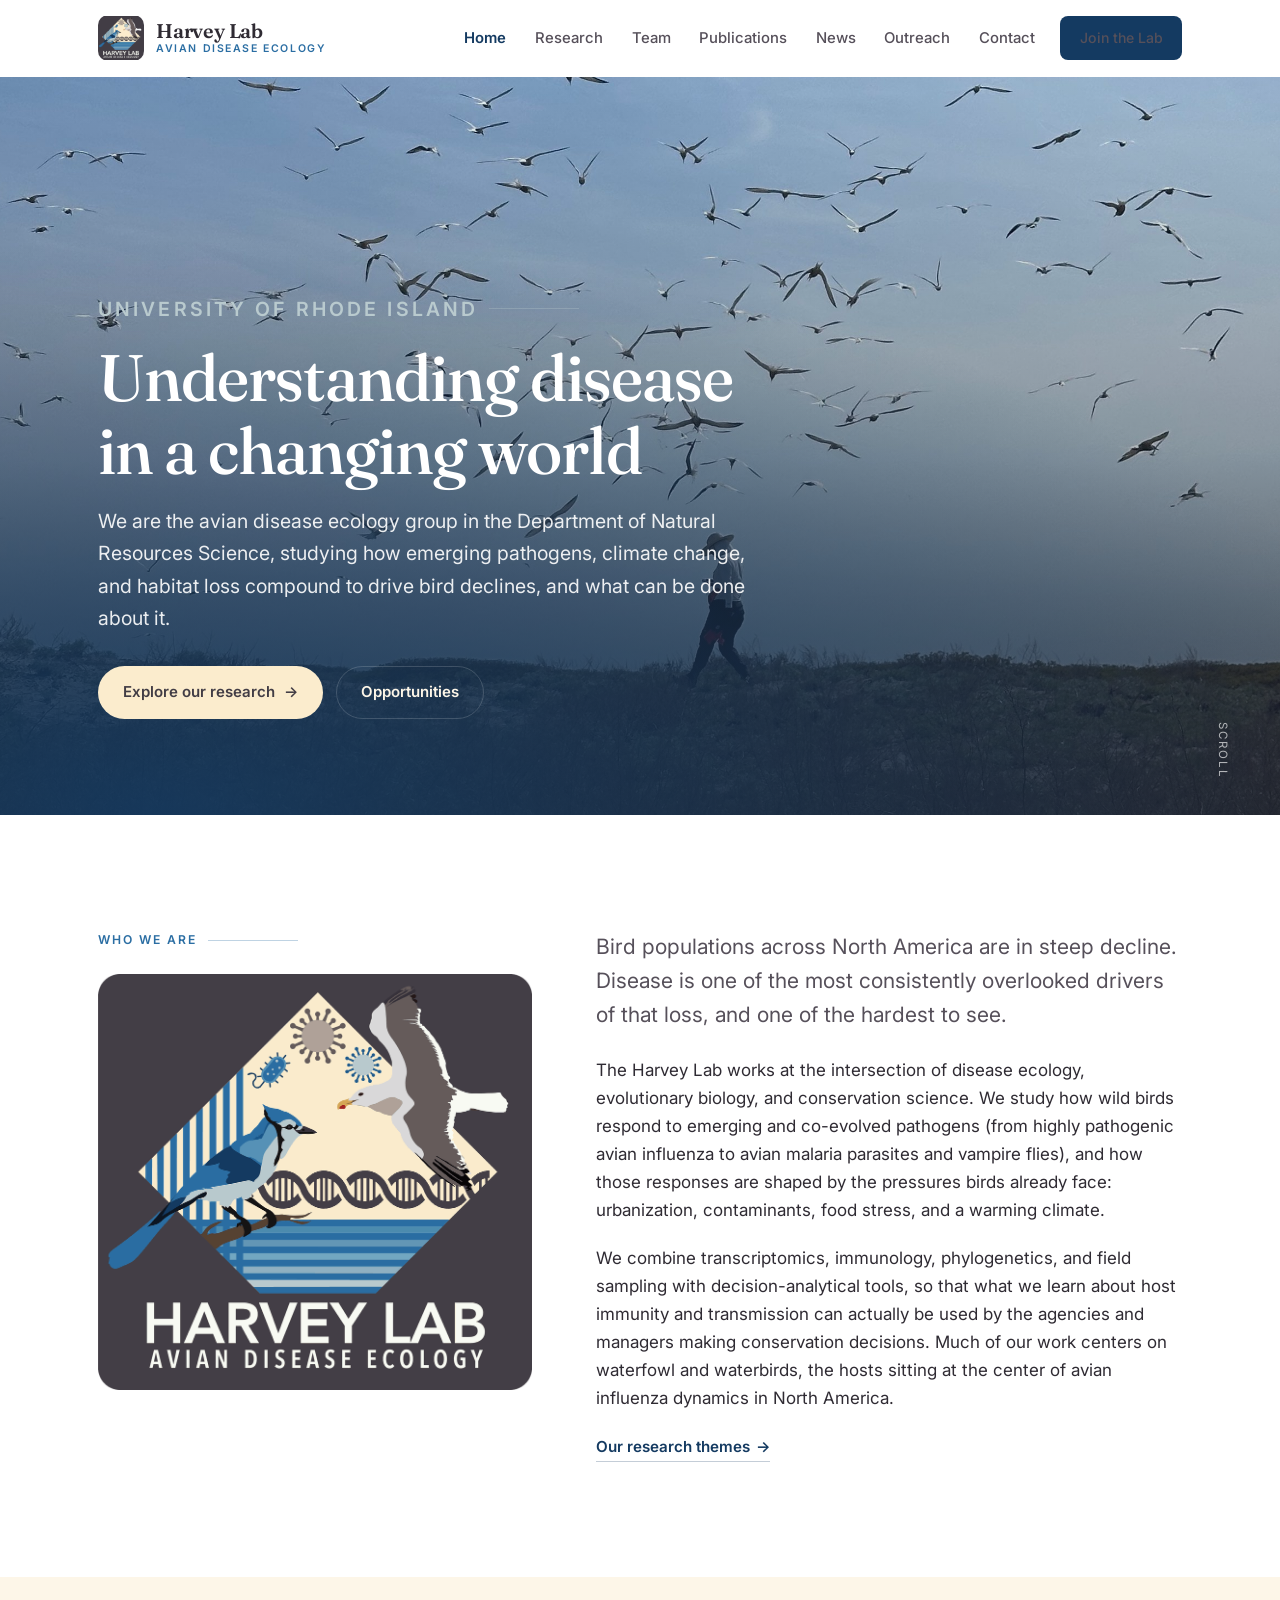
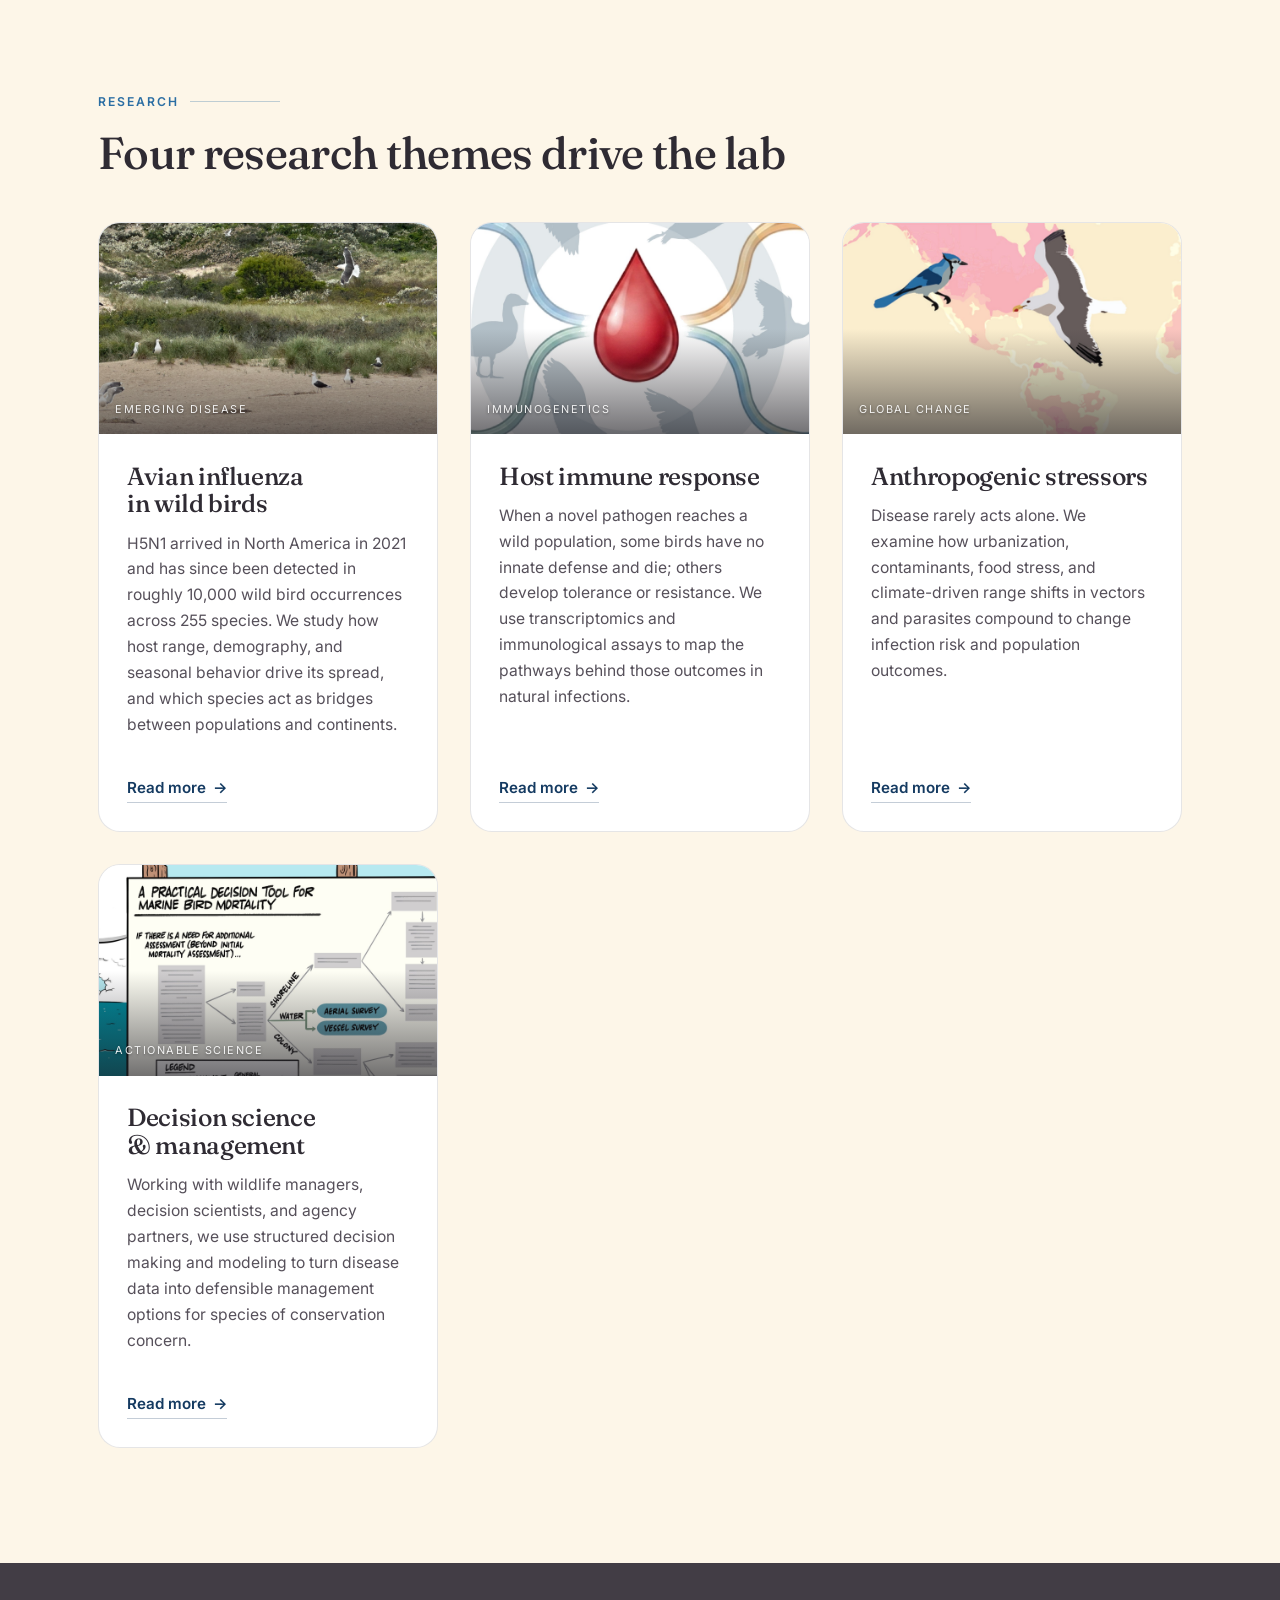
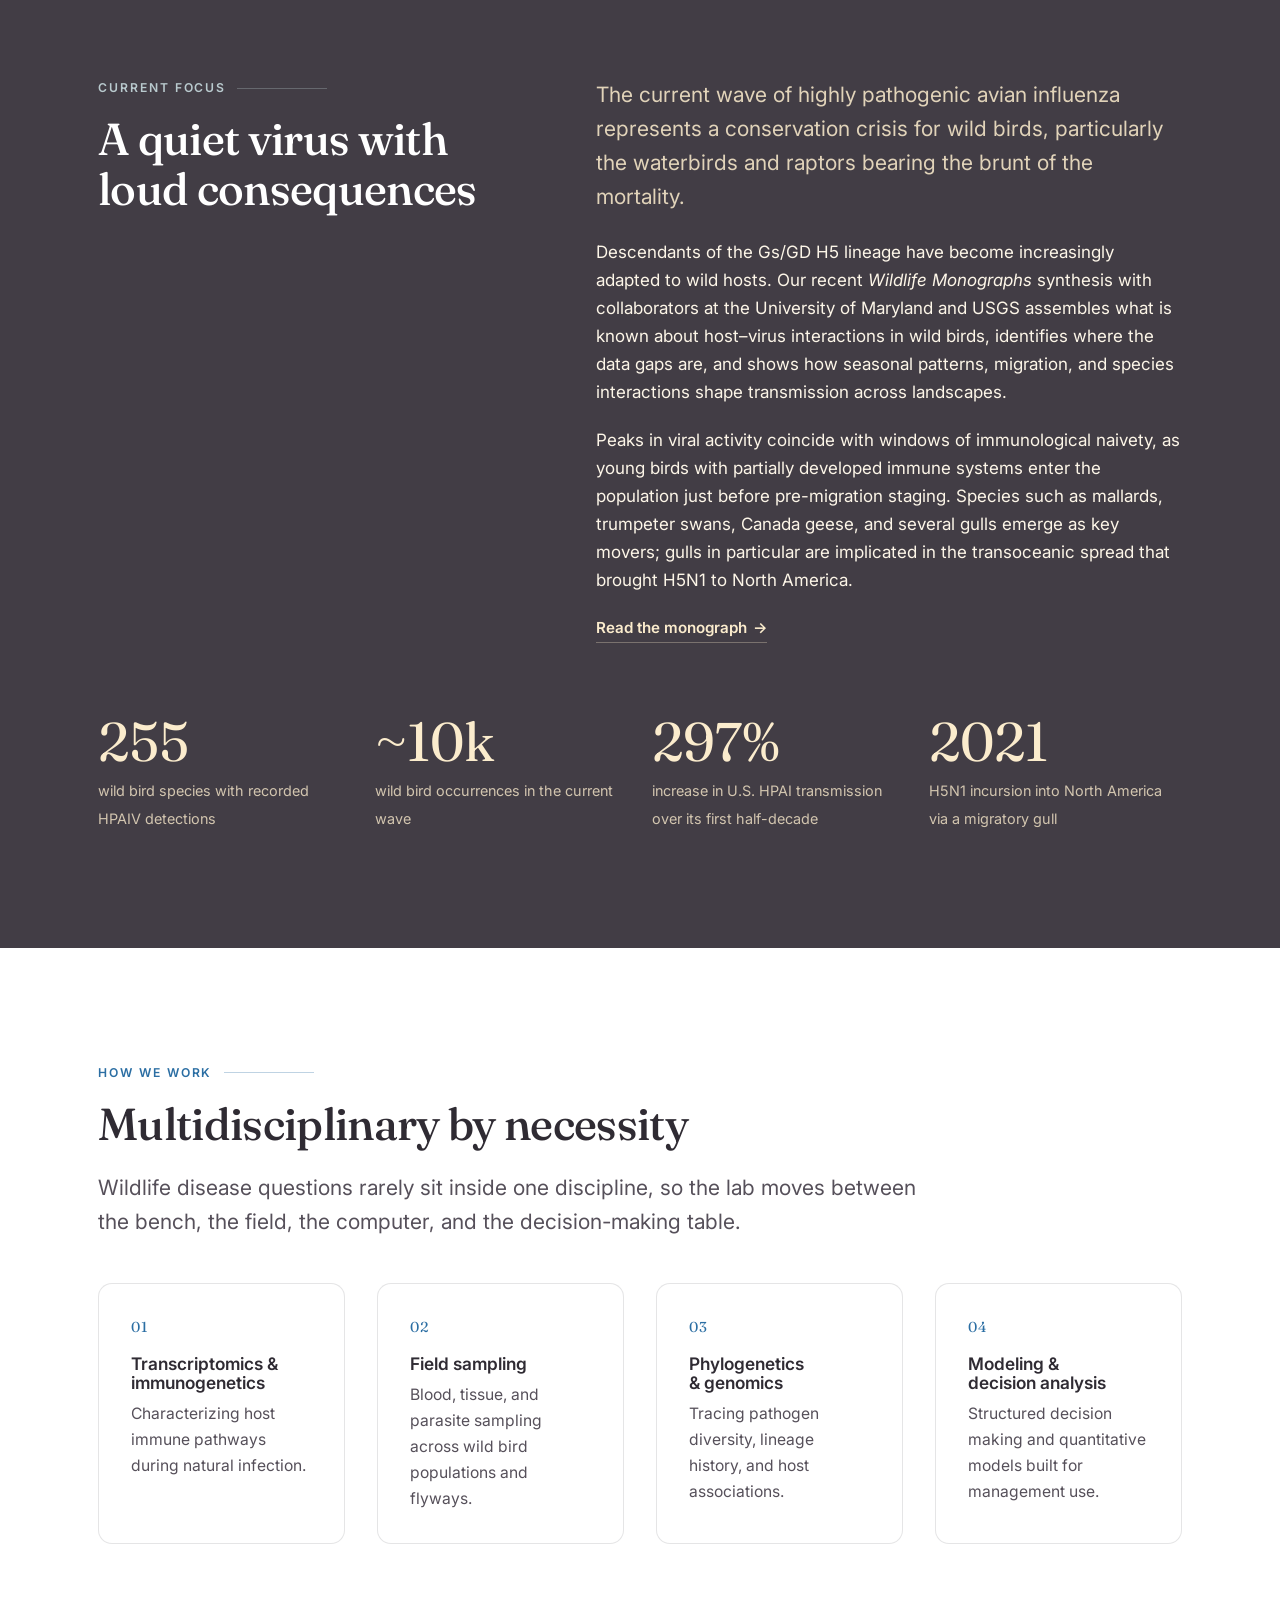
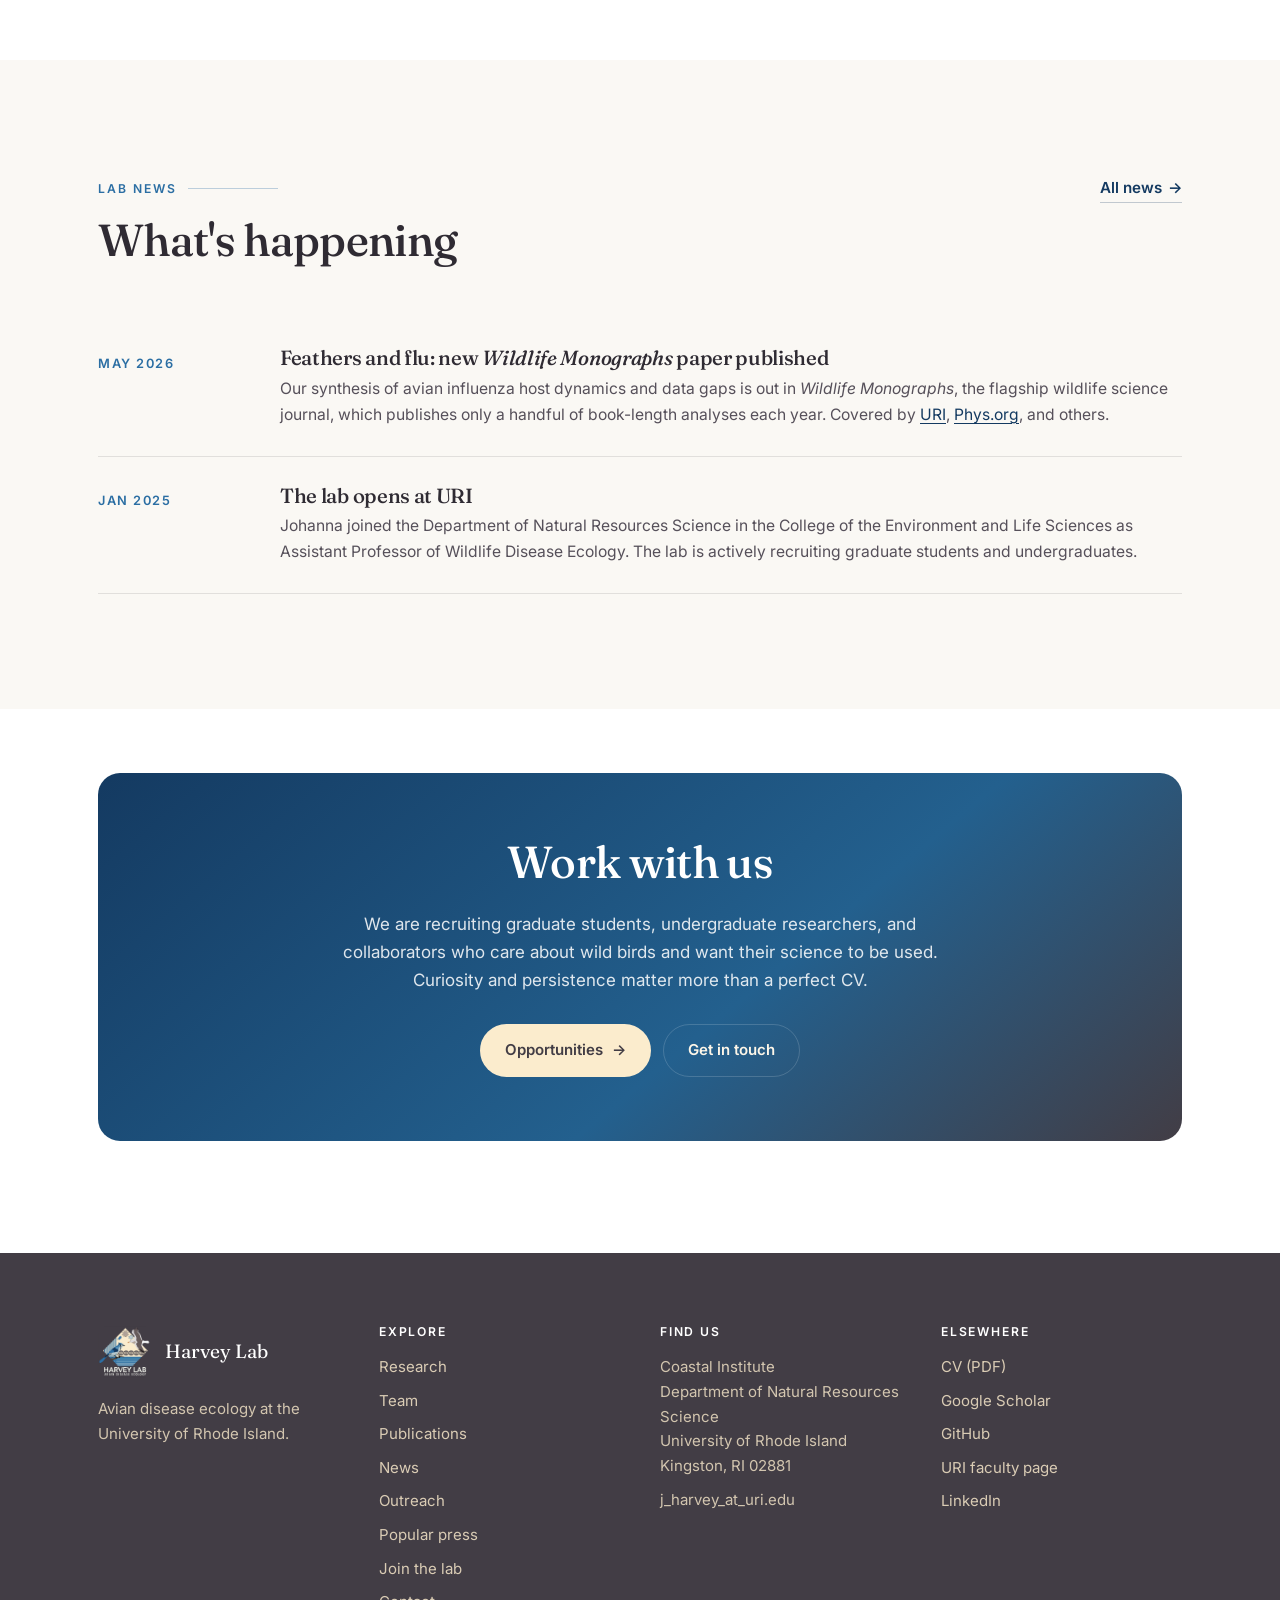
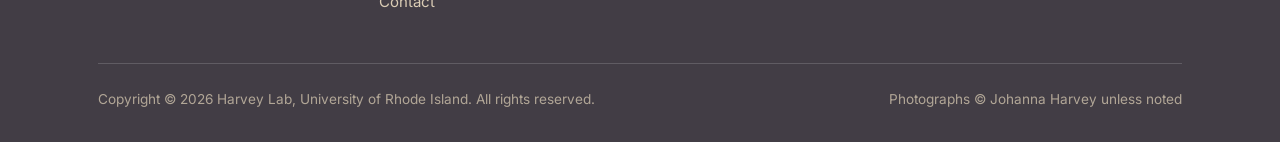
==== commit 55d5a62b: "Add files via upload update text" ====
--- a/index.html
+++ b/index.html
@@ -3,14 +3,14 @@
 <head>
 <meta charset="utf-8">
 <meta name="viewport" content="width=device-width, initial-scale=1">
-<title>Harvey Lab — Avian Disease Ecology | University of Rhode Island</title>
-<meta name="description" content="The Harvey Lab at the University of Rhode Island studies wildlife disease ecology, immunogenetics, and conservation science in wild birds — with a focus on highly pathogenic avian influenza in waterfowl and waterbirds.">
-<meta property="og:title" content="Harvey Lab — Avian Disease Ecology">
+<title>Harvey Lab: Avian Disease Ecology | University of Rhode Island</title>
+<meta name="description" content="The Harvey Lab at the University of Rhode Island studies wildlife disease ecology, immunogenetics, and conservation science in wild birds, with a focus on highly pathogenic avian influenza in waterfowl and waterbirds.">
+<meta property="og:title" content="Harvey Lab: Avian Disease Ecology">
 <meta property="og:description" content="Wildlife disease ecology, immunogenetics, and actionable conservation science at the University of Rhode Island.">
 <meta property="og:type" content="website">
-<meta property="og:image" content="https://www.aviandiseaselab.com/assets/img/logo-512.png">
-<link rel="canonical" href="https://www.aviandiseaselab.com/">
-<meta property="og:url" content="https://www.aviandiseaselab.com/">
+<meta property="og:image" content="https://aviandiseaselab.com/assets/img/logo-512.png">
+<link rel="canonical" href="https://aviandiseaselab.com/">
+<meta property="og:url" content="https://aviandiseaselab.com/">
 <meta property="og:site_name" content="Harvey Lab">
 <meta name="twitter:card" content="summary_large_image">
 <link rel="icon" href="assets/img/logo-512.png">
@@ -22,7 +22,7 @@
 <body>
 <a class="skip-link" href="#main">Skip to content</a>
 
-<!-- ===== HEADER (identical on every page — edit all pages if you change it) ===== -->
+<!-- ===== HEADER (identical on every page; edit all pages if you change it) ===== -->
 <header class="site-header">
   <div class="wrap site-header__inner">
     <a class="brand" href="index.html">
@@ -58,7 +58,7 @@
           <span>Understanding disease in a changing world</span>
         </span>
       </h1>
-      <p>We are the avian disease ecology group in the Department of Natural Resources Science, studying how emerging pathogens, climate change, and habitat loss compound to drive bird declines — and what can be done about it.</p>
+      <p>We are the avian disease ecology group in the Department of Natural Resources Science, studying how emerging pathogens, climate change, and habitat loss compound to drive bird declines, and what can be done about it.</p>
       <div class="hero__actions">
         <a class="btn btn--light" href="research.html">Explore our research <span class="arrow">&rarr;</span></a>
         <a class="btn btn--outline-light" href="join.html">Opportunities</a>
@@ -77,9 +77,9 @@
                alt="Harvey Lab logo: a blue jay perched on a branch and a gull in flight flanking a DNA double helix, with virus and bacteria particles above.">
         </div>
         <div class="stack">
-          <p class="lede">Bird populations across North America are in steep decline. Disease is one of the most consistently overlooked drivers of that loss — and one of the hardest to see.</p>
-          <p>The Harvey Lab works at the intersection of disease ecology, evolutionary biology, and conservation science. We study how wild birds respond to emerging and co-evolved pathogens — from highly pathogenic avian influenza to avian malaria parasites and vampire flies — and how those responses are shaped by the pressures birds already face: urbanization, contaminants, food stress, and a warming climate.</p>
-          <p>We combine transcriptomics, immunology, phylogenetics, and field sampling with decision-analytical tools, so that what we learn about host immunity and transmission can actually be used by the agencies and managers making conservation decisions. Much of our work centers on waterfowl and waterbirds — the hosts sitting at the center of avian influenza dynamics in North America.</p>
+          <p class="lede">Bird populations across North America are in steep decline. Disease is one of the most consistently overlooked drivers of that loss, and one of the hardest to see.</p>
+          <p>The Harvey Lab works at the intersection of disease ecology, evolutionary biology, and conservation science. We study how wild birds respond to emerging and co-evolved pathogens (from highly pathogenic avian influenza to avian malaria parasites and vampire flies), and how those responses are shaped by the pressures birds already face: urbanization, contaminants, food stress, and a warming climate.</p>
+          <p>We combine transcriptomics, immunology, phylogenetics, and field sampling with decision-analytical tools, so that what we learn about host immunity and transmission can actually be used by the agencies and managers making conservation decisions. Much of our work centers on waterfowl and waterbirds, the hosts sitting at the center of avian influenza dynamics in North America.</p>
           <p><a class="link-arrow" href="research.html">Our research themes <span aria-hidden="true">&rarr;</span></a></p>
         </div>
       </div>
@@ -97,7 +97,7 @@
           <div class="theme__img" style="background-image:url('assets/img/research-influenza.jpg')"><span>Emerging disease</span></div>
           <div class="theme__body">
             <h3>Avian influenza in wild birds</h3>
-            <p>H5N1 arrived in North America in 2021 and has since been detected in roughly 10,000 wild bird occurrences across 255 species. We study how host range, demography, and seasonal behavior drive its spread — and which species act as bridges between populations and continents.</p>
+            <p>H5N1 arrived in North America in 2021 and has since been detected in roughly 10,000 wild bird occurrences across 255 species. We study how host range, demography, and seasonal behavior drive its spread, and which species act as bridges between populations and continents.</p>
             <a class="link-arrow" href="research.html#influenza">Read more <span aria-hidden="true">&rarr;</span></a>
           </div>
         </article>
@@ -142,9 +142,9 @@
           <h2>A quiet virus with loud consequences</h2>
         </div>
         <div class="stack">
-          <p class="lede">The current wave of highly pathogenic avian influenza represents a conservation crisis for wild birds — particularly the waterbirds and raptors bearing the brunt of the mortality.</p>
+          <p class="lede">The current wave of highly pathogenic avian influenza represents a conservation crisis for wild birds, particularly the waterbirds and raptors bearing the brunt of the mortality.</p>
           <p>Descendants of the Gs/GD H5 lineage have become increasingly adapted to wild hosts. Our recent <em>Wildlife Monographs</em> synthesis with collaborators at the University of Maryland and USGS assembles what is known about host–virus interactions in wild birds, identifies where the data gaps are, and shows how seasonal patterns, migration, and species interactions shape transmission across landscapes.</p>
-          <p>Peaks in viral activity coincide with windows of immunological naivety, as young birds with partially developed immune systems enter the population just before pre-migration staging. Species such as mallards, trumpeter swans, Canada geese, and several gulls emerge as key movers — with gulls implicated in the transoceanic spread that brought H5N1 to North America.</p>
+          <p>Peaks in viral activity coincide with windows of immunological naivety, as young birds with partially developed immune systems enter the population just before pre-migration staging. Species such as mallards, trumpeter swans, Canada geese, and several gulls emerge as key movers; gulls in particular are implicated in the transoceanic spread that brought H5N1 to North America.</p>
           <p><a class="link-arrow" style="color:#fbeccd;border-color:rgba(251,236,205,.3)" href="https://doi.org/10.1002/wmon.70015" target="_blank" rel="noopener">Read the monograph <span aria-hidden="true">&rarr;</span></a></p>
         </div>
       </div>
